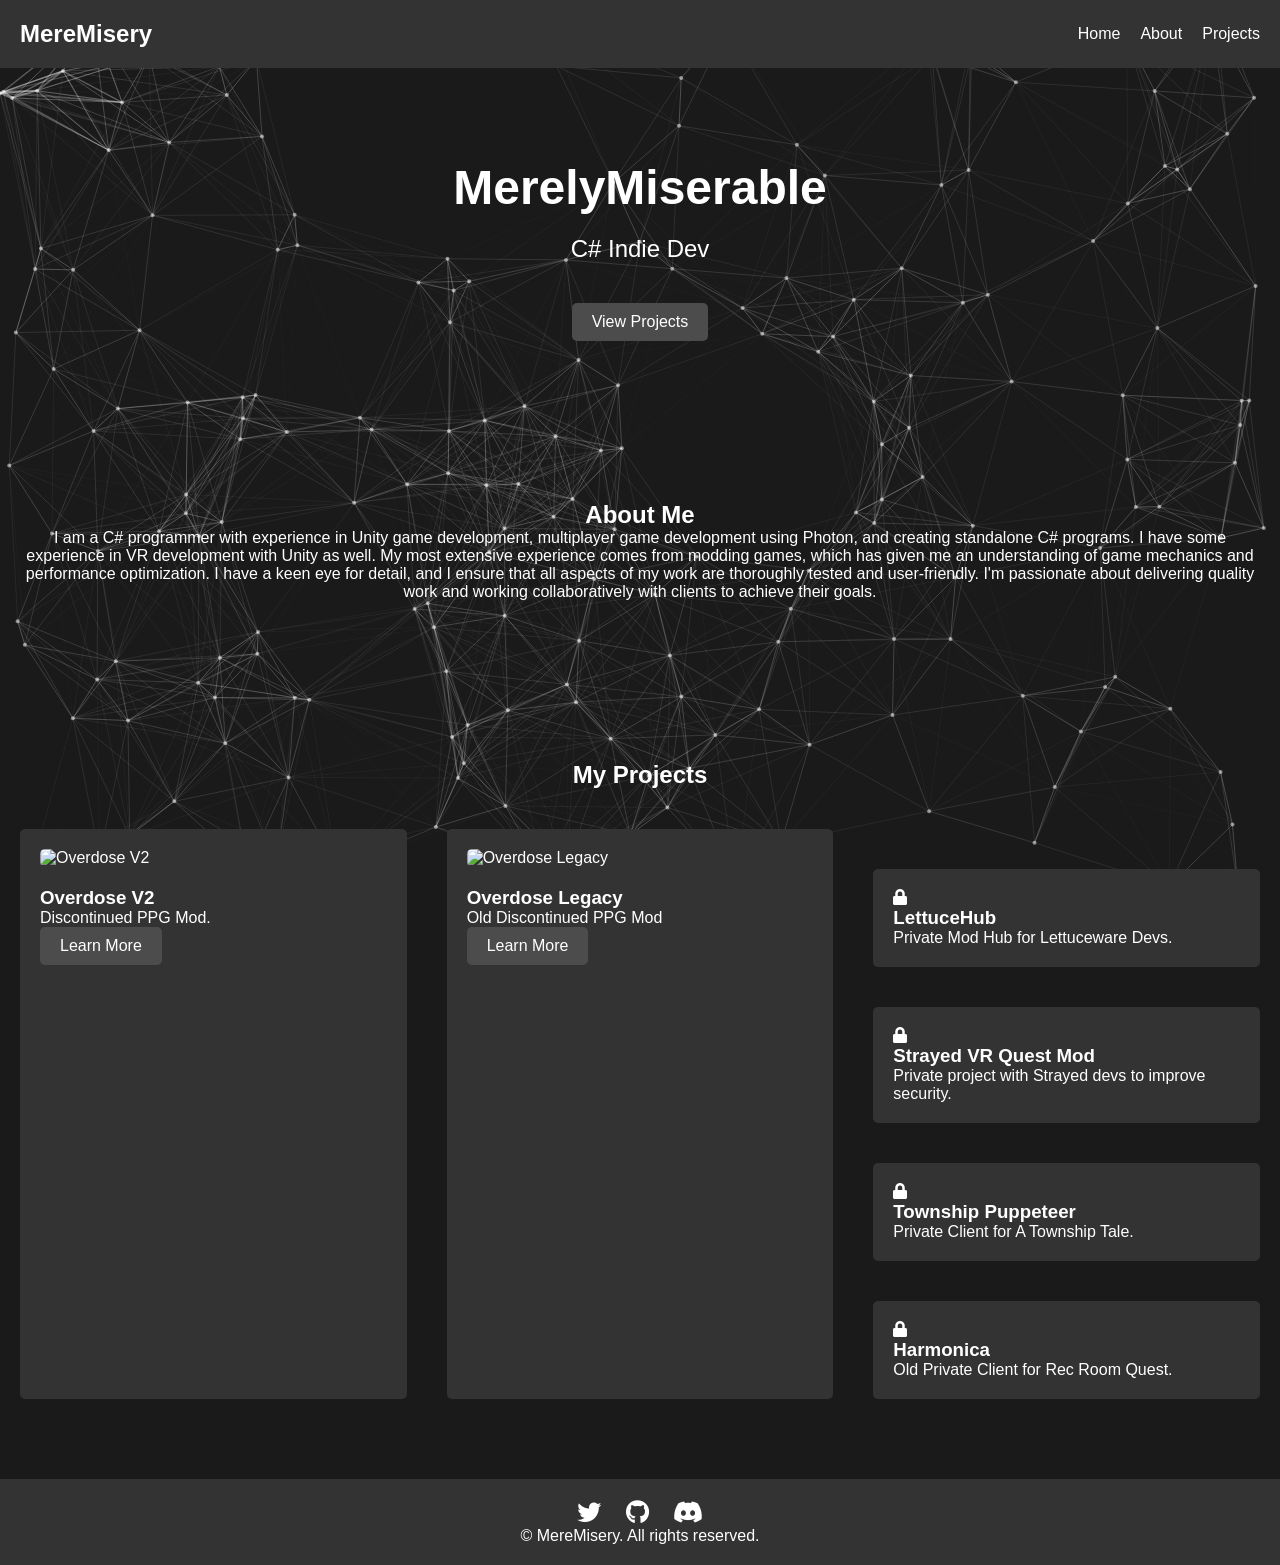
==== index.html @ f0dc1094 "Add files via upload" ====
<!DOCTYPE html>
<html lang="en">

<head>
  <meta charset="UTF-8">
  <meta name="viewport" content="width=device-width, initial-scale=1.0">
  <title>MerelyMiserable - C# Indie Dev Portfolio</title>
  <link rel="stylesheet" href="styles.css">
  <link rel="stylesheet" href="https://cdnjs.cloudflare.com/ajax/libs/font-awesome/5.15.3/css/all.min.css">
</head>

<body>
  <!-- Header -->
  <header>
    <nav>
      <div class="logo">MereMisery</div>
      <div class="nav-links">
        <a href="#home">Home</a>
        <a href="#about">About</a>
        <a href="#projects">Projects</a>
      </div>
      <div class="burger">
        <div class="line1"></div>
        <div class="line2"></div>
        <div class="line3"></div>
      </div>
    </nav>
  </header>

  <!-- Main Content -->
  <main>
    <!-- Home Section -->
  <canvas id="background-canvas"></canvas>
    <section id="home">
      <div class="hero-text">
        <h1>MerelyMiserable</h1>
        <p>C# Indie Dev</p>
        <a href="#projects" class="btn">View Projects</a>
      </div>
    </section>

    <!-- About Section -->
    <section id="about">
      <h2>About Me</h2>
      <p>I am a C# programmer with experience in Unity game development, multiplayer game development using Photon,
        and creating standalone C# programs. I have some experience in VR development with Unity as well. My most
        extensive experience comes from modding games, which has given me an understanding of game mechanics and
        performance optimization. I have a keen eye for detail, and I ensure that all aspects of my work are thoroughly
        tested and user-friendly. I'm passionate about delivering quality work and working collaboratively with clients
        to achieve their goals.</p>
    </section>

    <!-- Projects Section -->
    <section id="projects">
      <h2>My Projects</h2>
      <div class="project-grid">
        <div class="project">
          <img
            src="https://steamuserimages-a.akamaihd.net/ugc/1700658941933272921/ECE820E32787E444D468812D3C648511F2EC25F1/?imw=268&imh=268&ima=fit&impolicy=Letterbox&imcolor=%23000000&letterbox=true"
            alt="Overdose V2">
          <h3>Overdose V2</h3>
          <p>Discontinued PPG Mod.</p>
          <a href="https://github.com/MerelyMiserable/Overdose-V2" class="btn">Learn More</a>
        </div>
        <div class="project">
          <img
            src="https://steamuserimages-a.akamaihd.net/ugc/1700658941936678855/0070E14DEB9B0D803899BDCDB922FBE787CD55D7/?imw=5000&imh=5000&ima=fit&impolicy=Letterbox&imcolor=%23000000&letterbox=false"
            alt="Overdose Legacy">
          <h3>Overdose Legacy</h3>
          <p>Old Discontinued PPG Mod</p>
          <a href="https://github.com/MerelyMiserable/Overdose-Legacy" class="btn">Learn More</a>
      </div>
<div class="project-grid">
        <!-- Add private project elements here -->
        <div class="project private">
          <i class="fas fa-lock"></i>
          <h3>LettuceHub</h3>
          <p>Private Mod Hub for Lettuceware Devs.</p>
        </div>
        <div class="project private">
          <i class="fas fa-lock"></i>
          <h3>Strayed VR Quest Mod</h3>
          <p>Private project with Strayed devs to improve security.</p>
        </div>
        <div class="project private">
          <i class="fas fa-lock"></i>
          <h3>Township Puppeteer</h3>
          <p>Private Client for A Township Tale.</p>
        </div>
        <div class="project private">
          <i class="fas fa-lock"></i>
          <h3>Harmonica</h3>
          <p>Old Private Client for Rec Room Quest.</p>
        </div>
      </div>
    </section>
  </main>

  <!-- Footer -->
  <footer>
    <div class="social-links">
      <a href="https://twitter.com/merelymisery"><i class="fab fa-twitter"></i></a>
      <a href="https://github.com/merelymiserable"><i class="fab fa-github"></i></a>
      <a href="https://discord.com/invite/ukq9GgvvUA"><i class="fab fa-discord"></i></a>
    </div>
    <p>&copy; MereMisery. All rights reserved.</p>
  </footer>
  <script src="script.js"></script>
  <script src="background.js"></script>
</body>

</html>
---- styles.css ----
/* General Styles */
* {
  box-sizing: border-box;
  margin: 0;
  padding: 0;
}

body {
  font-family: 'Segoe UI', Tahoma, Geneva, Verdana, sans-serif;
  background-color: #1a1a1a;
  color: #fff;
}

a {
  color: #fff;
  text-decoration: none;
}

.btn {
  display: inline-block;
  padding: 10px 20px;
  background-color: #4c4c4c;
  color: #fff;
  border-radius: 5px;
  transition: background-color 0.3s ease;
}

.btn:hover {
  background-color: #666;
}

/* Header Styles */
header {
  background-color: #333;
  padding: 20px;
  position: fixed;
  width: 100%;
  z-index: 1;
}

nav {
  display: flex;
  justify-content: space-between;
  align-items: center;
}

.logo {
  font-size: 24px;
  font-weight: bold;
}

.nav-links a {
  margin-left: 20px;
}

.burger {
  display: none;
  cursor: pointer;
}

.burger div {
  width: 25px;
  height: 3px;
  background-color: #fff;
  margin: 5px;
  transition: all 0.3s ease;
}

/* Main Content Styles */
main {
  padding-top: 80px;
}

section {
  padding: 80px 20px;
  text-align: center;
}

.hero-text {
  max-width: 800px;
  margin: 0 auto;
}

.hero-text h1 {
  font-size: 48px;
  margin-bottom: 20px;
}

.hero-text p {
  font-size: 24px;
  margin-bottom: 40px;
}

.project-grid {
  display: grid;
  grid-template-columns: repeat(auto-fit, minmax(300px, 1fr));
  grid-gap: 40px;
  margin-top: 40px;
}

.project {
  background-color: #333;
  padding: 20px;
  border-radius: 5px;
  text-align: left;
}

.project img {
  width: 100%;
  border-radius: 5px;
  margin-bottom: 20px;
}

form input,
form textarea {
  display: block;
  width: 100%;
  padding: 10px;
  margin-bottom: 20px;
  background-color: #4c4c4c;
  border: none;
  color: #fff;
  border-radius: 5px;
}

form textarea {
  height: 150px;
}

#background-canvas {
  position: fixed;
  top: 0;
  left: 0;
  z-index: -1;
}

/* Footer Styles */
footer {
  background-color: #333;
  padding: 20px;
  text-align: center;
}

.social-links a {
  margin: 0 10px;
  font-size: 24px;
}

/* Responsive Styles */
@media (max-width: 768px) {
  .nav-links {
    display: none;
    position: fixed;
    top: 80px;
    left: 0;
    width: 100%;
    height: calc(100vh - 80px);
    background-color: #333;
    padding: 20px;
    flex-direction: column;
    z-index: 1;
  }

  .nav-links a {
    margin: 10px 0;
  }

  .burger {
    display: block;
  }

  .nav-active {
    display: flex;
  }

  .toggle .line1 {
    transform: rotate(-45deg) translate(-5px, 6px);
  }

  .toggle .line2 {
    opacity: 0;
  }

  .toggle .line3 {
    transform: rotate(45deg) translate(-5px, -6px);
  }
}

@media (min-width: 769px) {
  .nav-links {
    display: flex;
    position: static;
    height: auto;
    background-color: transparent;
    padding: 0;
    flex-direction: row;
  }

  .nav-links a {
    margin-left: 20px;
  }

  .burger {
    display: none;
  }
}
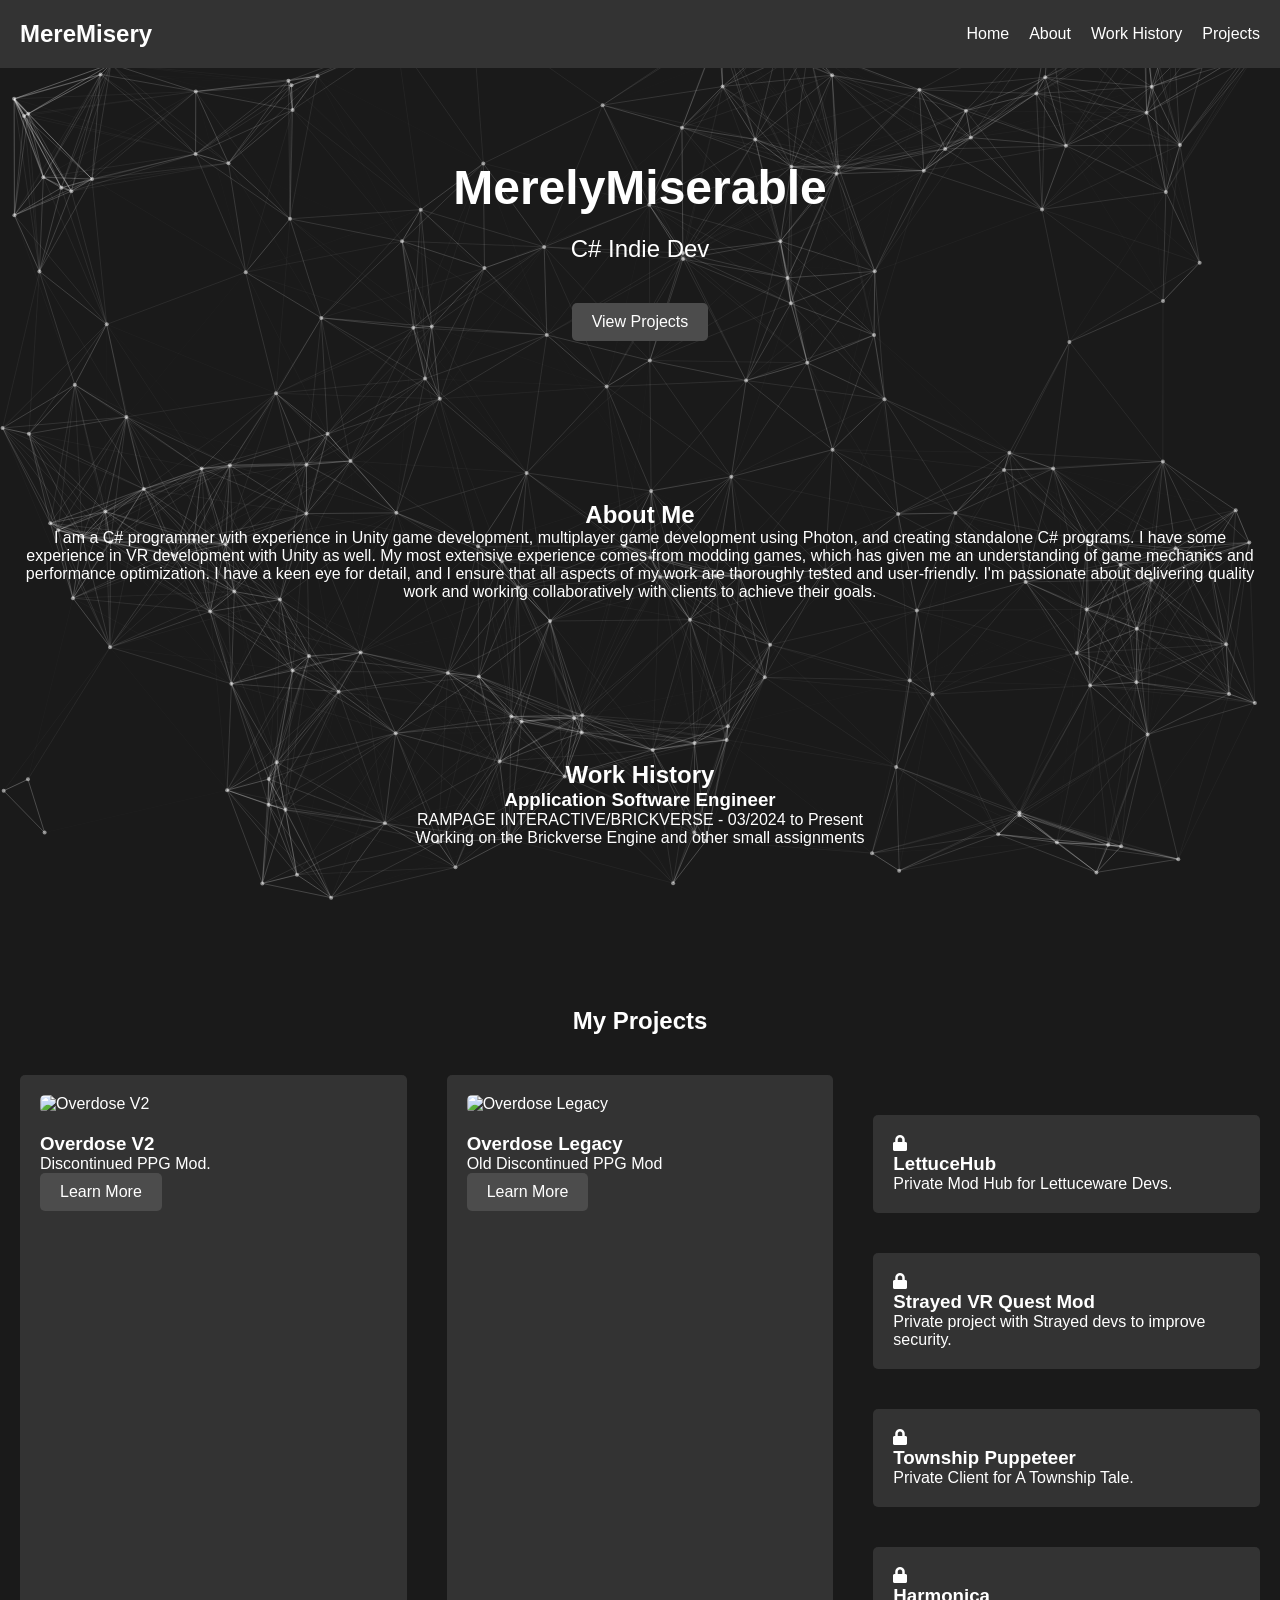
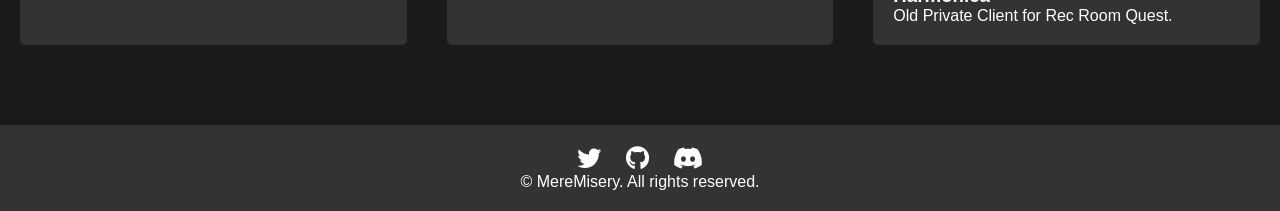
==== commit 68d0b9c9: "Add files via upload" ====
--- a/index.html
+++ b/index.html
@@ -17,6 +17,7 @@
       <div class="nav-links">
         <a href="#home">Home</a>
         <a href="#about">About</a>
+        <a href="#work-history">Work History</a>
         <a href="#projects">Projects</a>
       </div>
       <div class="burger">
@@ -49,6 +50,22 @@
         tested and user-friendly. I'm passionate about delivering quality work and working collaboratively with clients
         to achieve their goals.</p>
     </section>
+
+<!-- Work History Section -->
+<section id="work-history">
+  <h2>Work History</h2>
+  <div class="job">
+    <h3>Application Software Engineer</h3>
+    <p>RAMPAGE INTERACTIVE/BRICKVERSE - 03/2024 to Present</p>
+    <ul>
+	Working on the Brickverse Engine and other small assignments
+    </ul>
+  </div>
+
+  <!-- Add more job entries as needed -->
+
+</section>
+
 
     <!-- Projects Section -->
     <section id="projects">
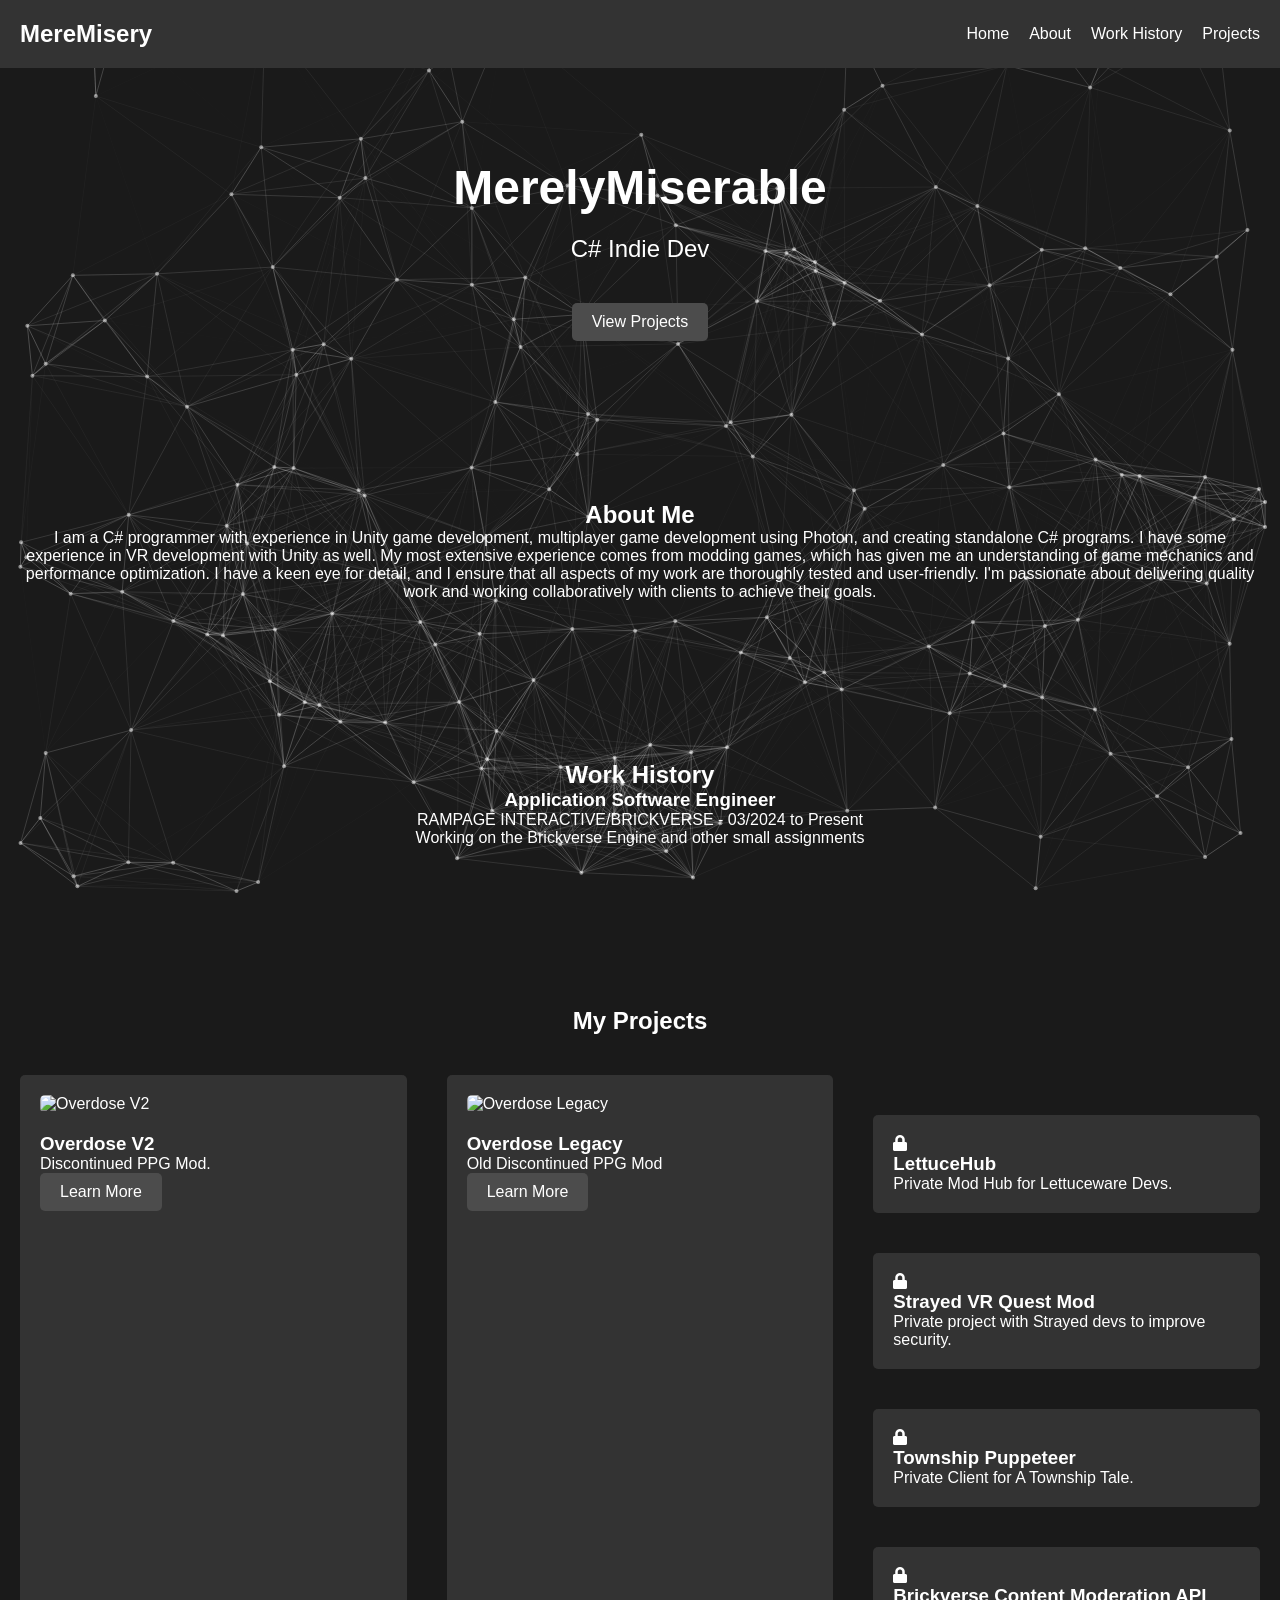
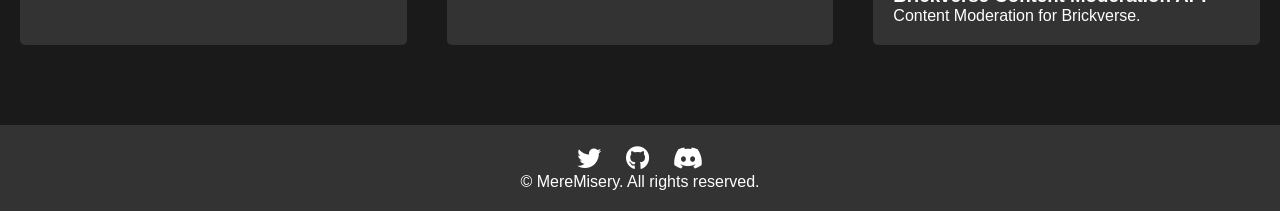
==== commit 03c045fb: "remove d r" ====
--- a/index.html
+++ b/index.html
@@ -106,8 +106,8 @@
         </div>
         <div class="project private">
           <i class="fas fa-lock"></i>
-          <h3>Harmonica</h3>
-          <p>Old Private Client for Rec Room Quest.</p>
+          <h3>Brickverse Content Moderation API</h3>
+          <p>Content Moderation for Brickverse.</p>
         </div>
       </div>
     </section>
@@ -118,7 +118,7 @@
     <div class="social-links">
       <a href="https://twitter.com/merelymisery"><i class="fab fa-twitter"></i></a>
       <a href="https://github.com/merelymiserable"><i class="fab fa-github"></i></a>
-      <a href="https://discord.com/invite/ukq9GgvvUA"><i class="fab fa-discord"></i></a>
+      <a href="https://discord.gg/Xbxj65KpSm"><i class="fab fa-discord"></i></a>
     </div>
     <p>&copy; MereMisery. All rights reserved.</p>
   </footer>
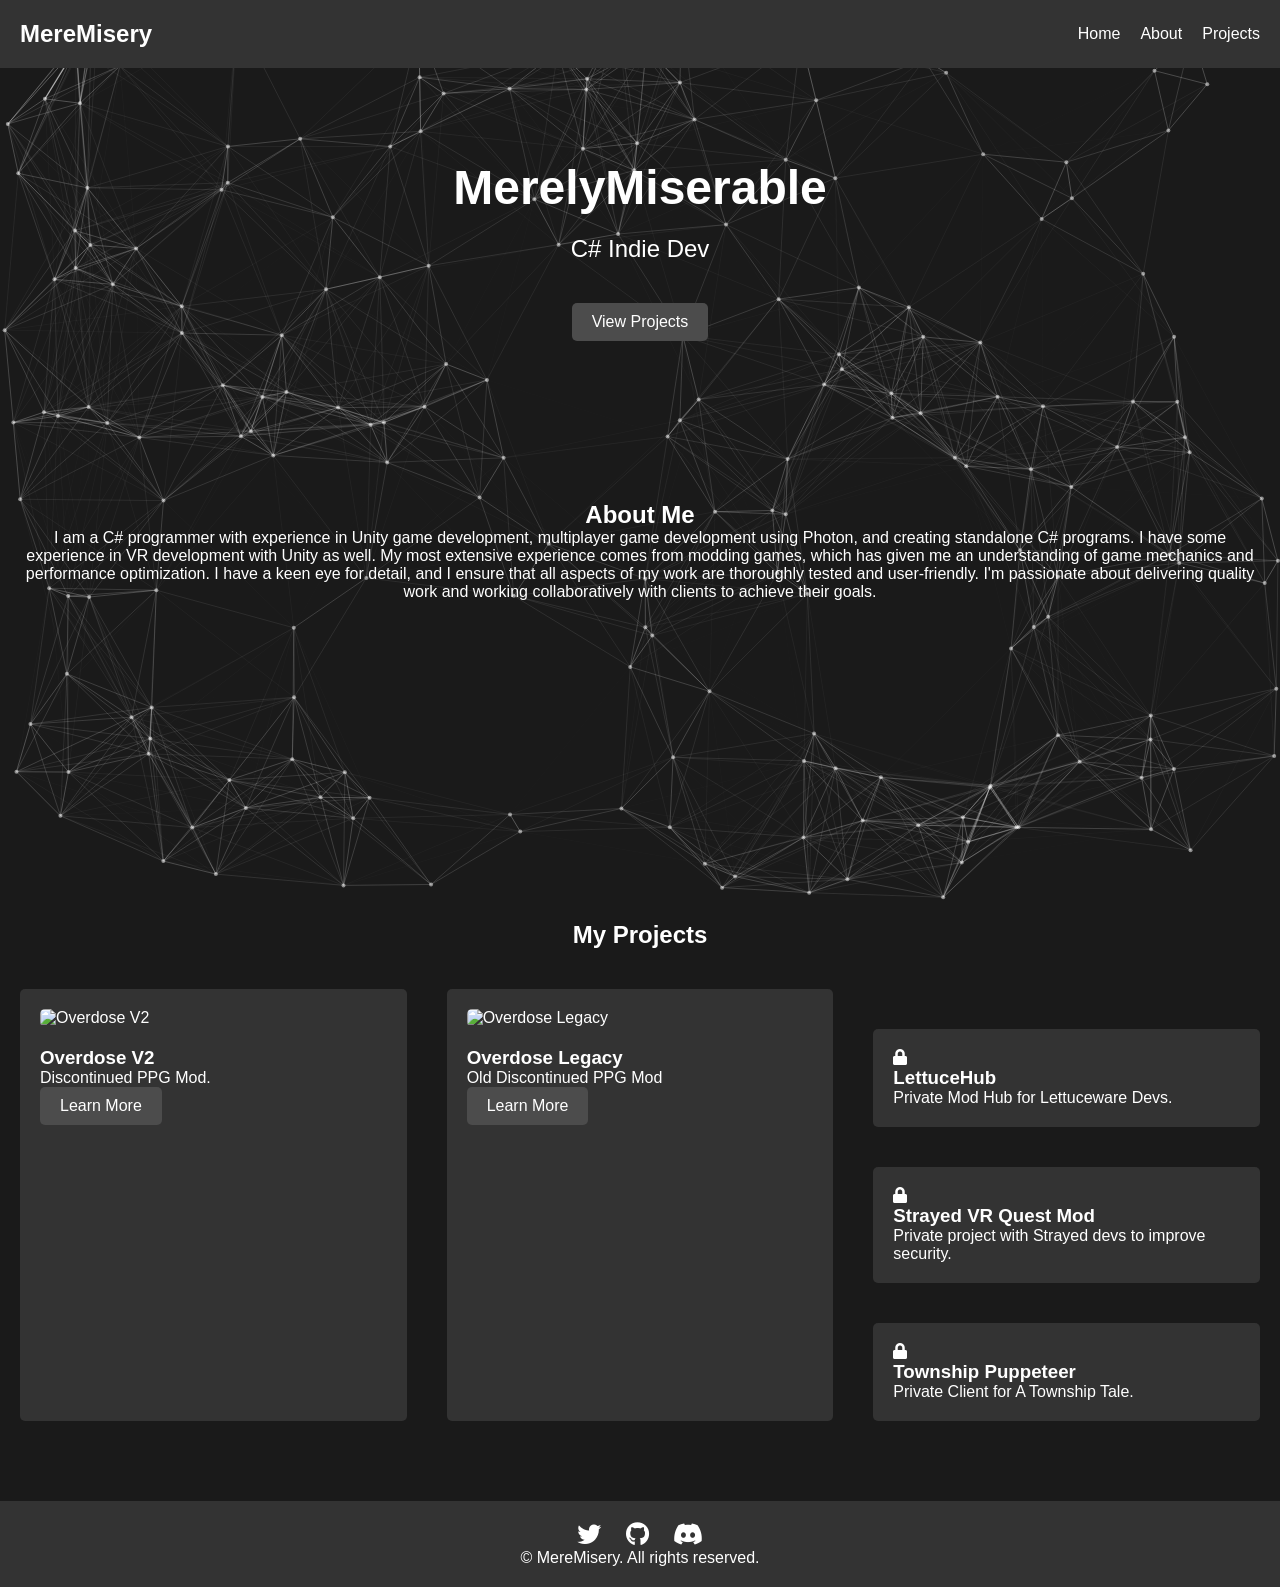
==== commit 52a88d75: "Add files via upload" ====
--- a/index.html
+++ b/index.html
@@ -17,7 +17,6 @@
       <div class="nav-links">
         <a href="#home">Home</a>
         <a href="#about">About</a>
-        <a href="#work-history">Work History</a>
         <a href="#projects">Projects</a>
       </div>
       <div class="burger">
@@ -53,14 +52,6 @@
 
 <!-- Work History Section -->
 <section id="work-history">
-  <h2>Work History</h2>
-  <div class="job">
-    <h3>Application Software Engineer</h3>
-    <p>RAMPAGE INTERACTIVE/BRICKVERSE - 03/2024 to Present</p>
-    <ul>
-	Working on the Brickverse Engine and other small assignments
-    </ul>
-  </div>
 
   <!-- Add more job entries as needed -->
 
@@ -104,11 +95,6 @@
           <h3>Township Puppeteer</h3>
           <p>Private Client for A Township Tale.</p>
         </div>
-        <div class="project private">
-          <i class="fas fa-lock"></i>
-          <h3>Brickverse Content Moderation API</h3>
-          <p>Content Moderation for Brickverse.</p>
-        </div>
       </div>
     </section>
   </main>
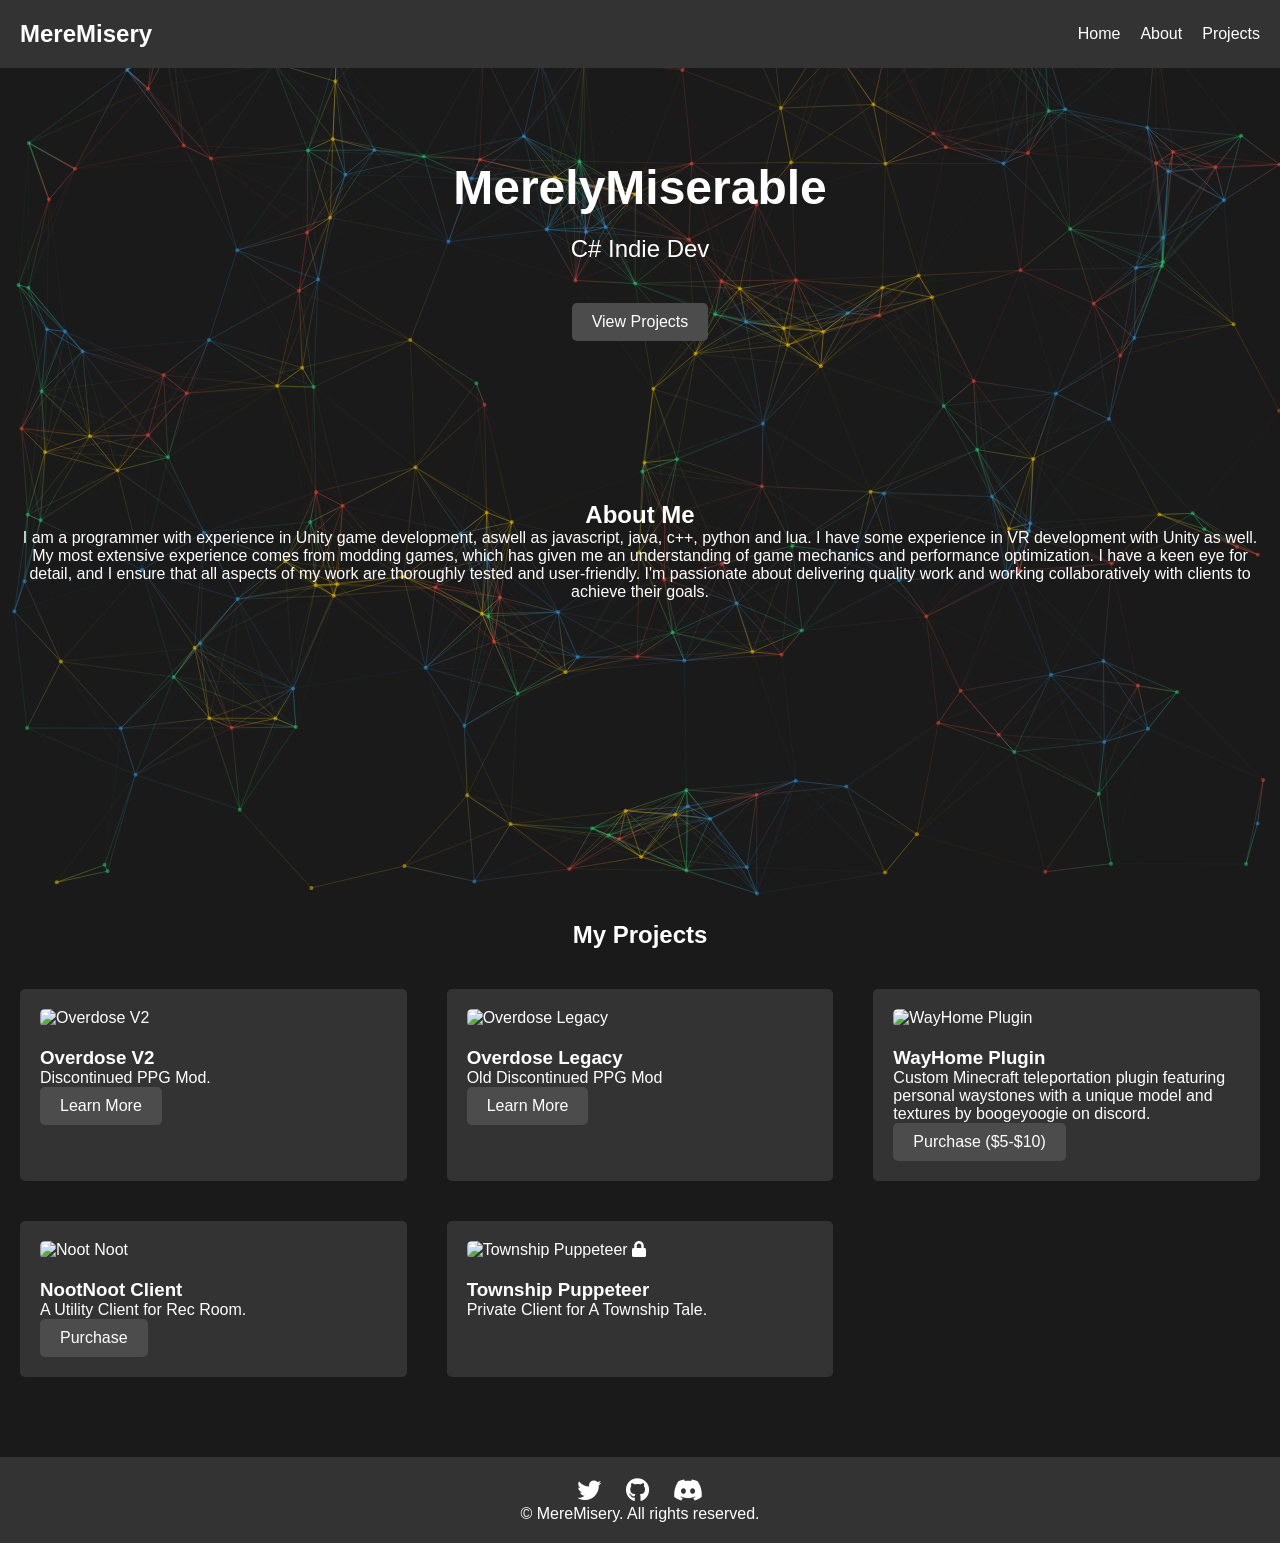
==== commit 882393a3: "Add files via upload" ====
--- a/index.html
+++ b/index.html
@@ -1,6 +1,5 @@
 <!DOCTYPE html>
 <html lang="en">
-
 <head>
   <meta charset="UTF-8">
   <meta name="viewport" content="width=device-width, initial-scale=1.0">
@@ -8,7 +7,6 @@
   <link rel="stylesheet" href="styles.css">
   <link rel="stylesheet" href="https://cdnjs.cloudflare.com/ajax/libs/font-awesome/5.15.3/css/all.min.css">
 </head>
-
 <body>
   <!-- Header -->
   <header>
@@ -26,11 +24,10 @@
       </div>
     </nav>
   </header>
-
   <!-- Main Content -->
   <main>
     <!-- Home Section -->
-  <canvas id="background-canvas"></canvas>
+    <canvas id="background-canvas"></canvas>
     <section id="home">
       <div class="hero-text">
         <h1>MerelyMiserable</h1>
@@ -38,59 +35,49 @@
         <a href="#projects" class="btn">View Projects</a>
       </div>
     </section>
-
     <!-- About Section -->
     <section id="about">
       <h2>About Me</h2>
-      <p>I am a C# programmer with experience in Unity game development, multiplayer game development using Photon,
-        and creating standalone C# programs. I have some experience in VR development with Unity as well. My most
+      <p>I am a programmer with experience in Unity game development, aswell as javascript, java, c++, python and lua. I have some experience in VR development with Unity as well. My most
         extensive experience comes from modding games, which has given me an understanding of game mechanics and
         performance optimization. I have a keen eye for detail, and I ensure that all aspects of my work are thoroughly
         tested and user-friendly. I'm passionate about delivering quality work and working collaboratively with clients
         to achieve their goals.</p>
     </section>
-
-<!-- Work History Section -->
-<section id="work-history">
-
-  <!-- Add more job entries as needed -->
-
-</section>
-
-
+    <!-- Work History Section -->
+    <section id="work-history">
+      <!-- Add more job entries as needed -->
+    </section>
     <!-- Projects Section -->
     <section id="projects">
       <h2>My Projects</h2>
       <div class="project-grid">
         <div class="project">
-          <img
-            src="https://steamuserimages-a.akamaihd.net/ugc/1700658941933272921/ECE820E32787E444D468812D3C648511F2EC25F1/?imw=268&imh=268&ima=fit&impolicy=Letterbox&imcolor=%23000000&letterbox=true"
-            alt="Overdose V2">
+          <img src="https://steamuserimages-a.akamaihd.net/ugc/1700658941933272921/ECE820E32787E444D468812D3C648511F2EC25F1/?imw=268&imh=268&ima=fit&impolicy=Letterbox&imcolor=%23000000&letterbox=true" alt="Overdose V2">
           <h3>Overdose V2</h3>
           <p>Discontinued PPG Mod.</p>
           <a href="https://github.com/MerelyMiserable/Overdose-V2" class="btn">Learn More</a>
         </div>
         <div class="project">
-          <img
-            src="https://steamuserimages-a.akamaihd.net/ugc/1700658941936678855/0070E14DEB9B0D803899BDCDB922FBE787CD55D7/?imw=5000&imh=5000&ima=fit&impolicy=Letterbox&imcolor=%23000000&letterbox=false"
-            alt="Overdose Legacy">
+          <img src="https://steamuserimages-a.akamaihd.net/ugc/1700658941936678855/0070E14DEB9B0D803899BDCDB922FBE787CD55D7/?imw=5000&imh=5000&ima=fit&impolicy=Letterbox&imcolor=%23000000&letterbox=false" alt="Overdose Legacy">
           <h3>Overdose Legacy</h3>
           <p>Old Discontinued PPG Mod</p>
           <a href="https://github.com/MerelyMiserable/Overdose-Legacy" class="btn">Learn More</a>
-      </div>
-<div class="project-grid">
-        <!-- Add private project elements here -->
-        <div class="project private">
-          <i class="fas fa-lock"></i>
-          <h3>LettuceHub</h3>
-          <p>Private Mod Hub for Lettuceware Devs.</p>
+        </div>
+        <div class="project">
+          <img src="https://cdn.builtbybit.com/carousel_images/1710/1710541-aac899f2b14d70934eb604fffc46db09.jpg" alt="WayHome Plugin">
+          <h3>WayHome Plugin</h3>
+          <p>Custom Minecraft teleportation plugin featuring personal waystones with a unique model and textures by boogeyoogie on discord.</p>
+          <a href="https://builtbybit.com/resources/wayhome.58764/" class="btn">Purchase ($5-$10)</a>
+        </div>
+        <div class="project">
+          <img src="https://raw.githubusercontent.com/MerelyMiserable/merelymiserable.github.io/refs/heads/main/nootnoot.png" alt="Noot Noot">
+          <h3>NootNoot Client</h3>
+          <p>A Utility Client for Rec Room.</p>
+          <a href="https://discord.gg/GjYaB7yndC" class="btn">Purchase</a>
         </div>
         <div class="project private">
-          <i class="fas fa-lock"></i>
-          <h3>Strayed VR Quest Mod</h3>
-          <p>Private project with Strayed devs to improve security.</p>
-        </div>
-        <div class="project private">
+          <img src="https://raw.githubusercontent.com/MerelyMiserable/merelymiserable.github.io/refs/heads/main/att.png" alt="Township Puppeteer">
           <i class="fas fa-lock"></i>
           <h3>Township Puppeteer</h3>
           <p>Private Client for A Township Tale.</p>
@@ -98,7 +85,6 @@
       </div>
     </section>
   </main>
-
   <!-- Footer -->
   <footer>
     <div class="social-links">
@@ -111,5 +97,4 @@
   <script src="script.js"></script>
   <script src="background.js"></script>
 </body>
-
 </html>
--- a/styles.css
+++ b/styles.css
@@ -22,12 +22,15 @@
   background-color: #4c4c4c;
   color: #fff;
   border-radius: 5px;
-  transition: background-color 0.3s ease;
+  transition: all 0.3s ease; /* 'all' ensures the hover effect animates smoothly */
 }
 
 .btn:hover {
   background-color: #666;
-}
+  transform: scale(1.1); /* Slightly enlarges the button */
+  box-shadow: 0 4px 15px rgba(0, 0, 0, 0.2); /* Adds a subtle shadow */
+}
+
 
 /* Header Styles */
 header {
@@ -109,7 +112,14 @@
   width: 100%;
   border-radius: 5px;
   margin-bottom: 20px;
-}
+  transition: transform 0.3s ease, box-shadow 0.3s ease;
+}
+
+.project img:hover {
+  transform: scale(1.05); /* Slightly enlarges the image */
+  box-shadow: 0 8px 20px rgba(0, 0, 0, 0.3); /* Adds a pop-out shadow */
+}
+
 
 form input,
 form textarea {
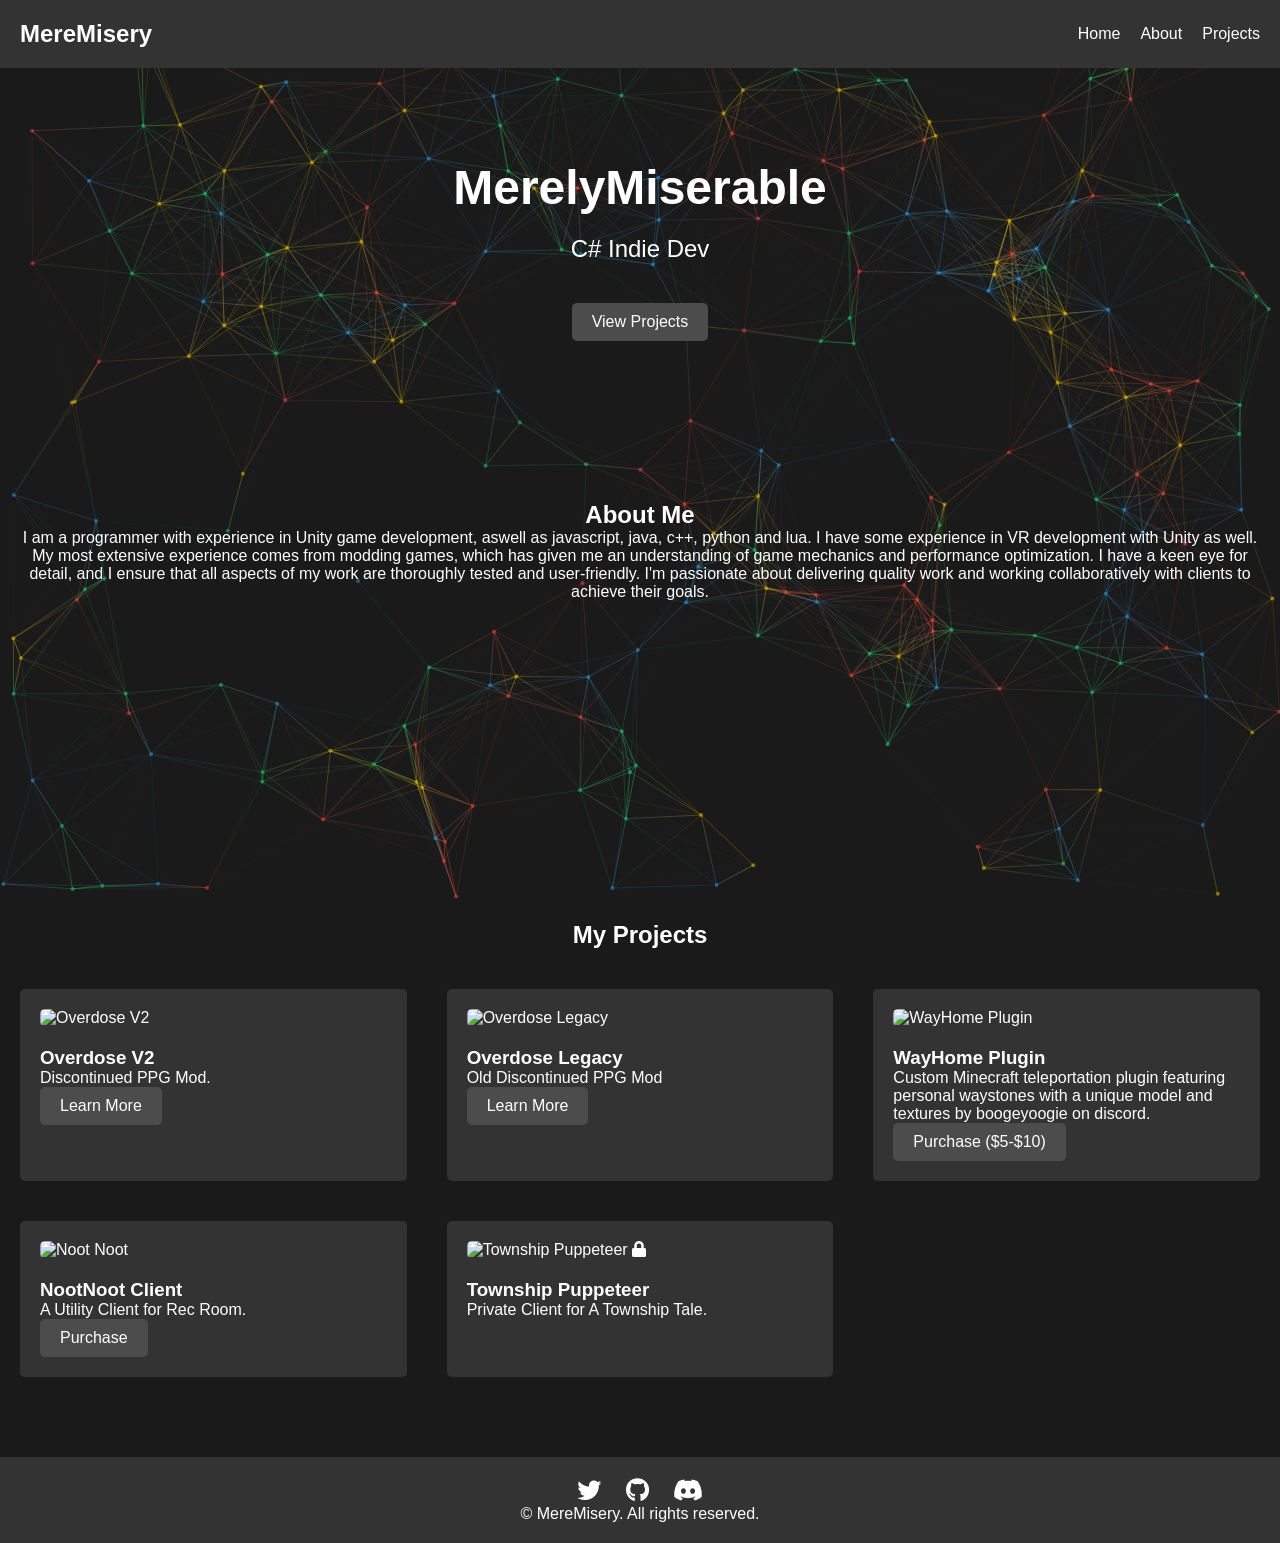
==== commit 9321e93c: "Update index.html" ====
--- a/index.html
+++ b/index.html
@@ -90,11 +90,11 @@
     <div class="social-links">
       <a href="https://twitter.com/merelymisery"><i class="fab fa-twitter"></i></a>
       <a href="https://github.com/merelymiserable"><i class="fab fa-github"></i></a>
-      <a href="https://discord.gg/Xbxj65KpSm"><i class="fab fa-discord"></i></a>
+      <a href="https://discord.gg/hW9Dqe52ut"><i class="fab fa-discord"></i></a>
     </div>
     <p>&copy; MereMisery. All rights reserved.</p>
   </footer>
   <script src="script.js"></script>
   <script src="background.js"></script>
 </body>
-</html>+</html>
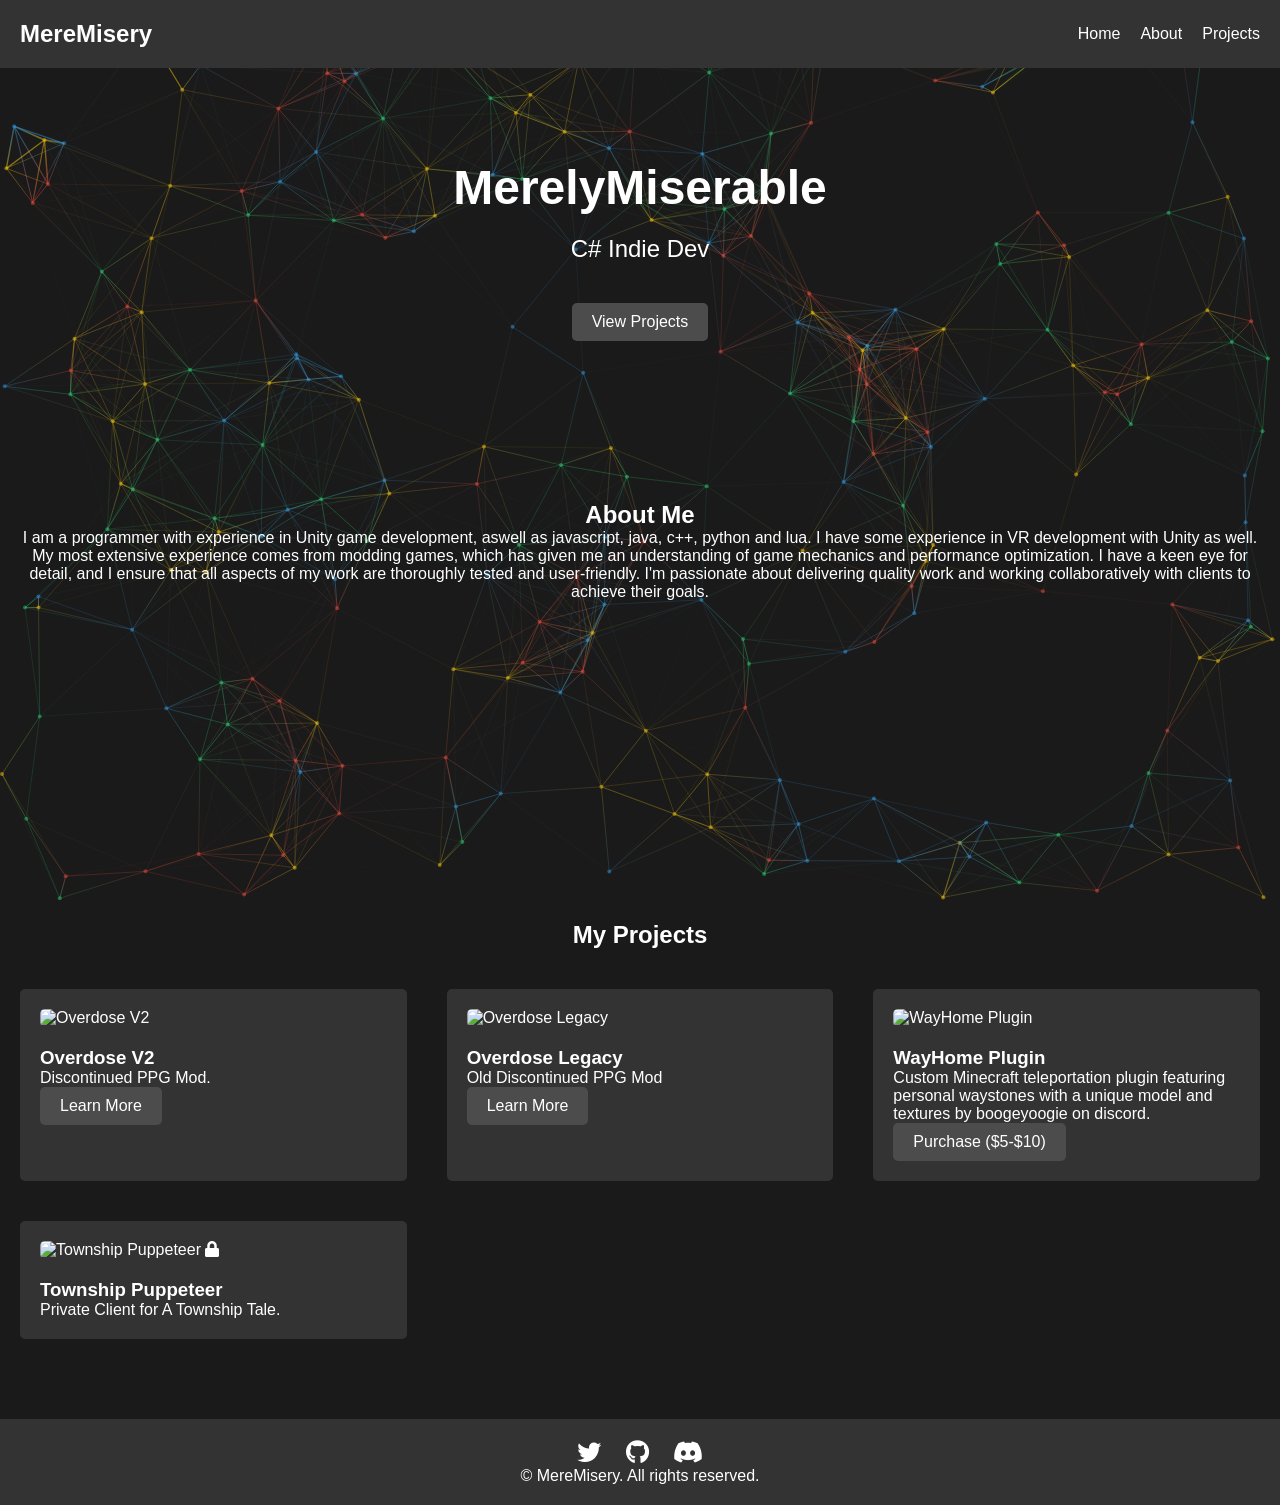
==== commit 2c2e54ae: "Update index.html" ====
--- a/index.html
+++ b/index.html
@@ -70,12 +70,6 @@
           <p>Custom Minecraft teleportation plugin featuring personal waystones with a unique model and textures by boogeyoogie on discord.</p>
           <a href="https://builtbybit.com/resources/wayhome.58764/" class="btn">Purchase ($5-$10)</a>
         </div>
-        <div class="project">
-          <img src="https://raw.githubusercontent.com/MerelyMiserable/merelymiserable.github.io/refs/heads/main/nootnoot.png" alt="Noot Noot">
-          <h3>NootNoot Client</h3>
-          <p>A Utility Client for Rec Room.</p>
-          <a href="https://discord.gg/GjYaB7yndC" class="btn">Purchase</a>
-        </div>
         <div class="project private">
           <img src="https://raw.githubusercontent.com/MerelyMiserable/merelymiserable.github.io/refs/heads/main/att.png" alt="Township Puppeteer">
           <i class="fas fa-lock"></i>
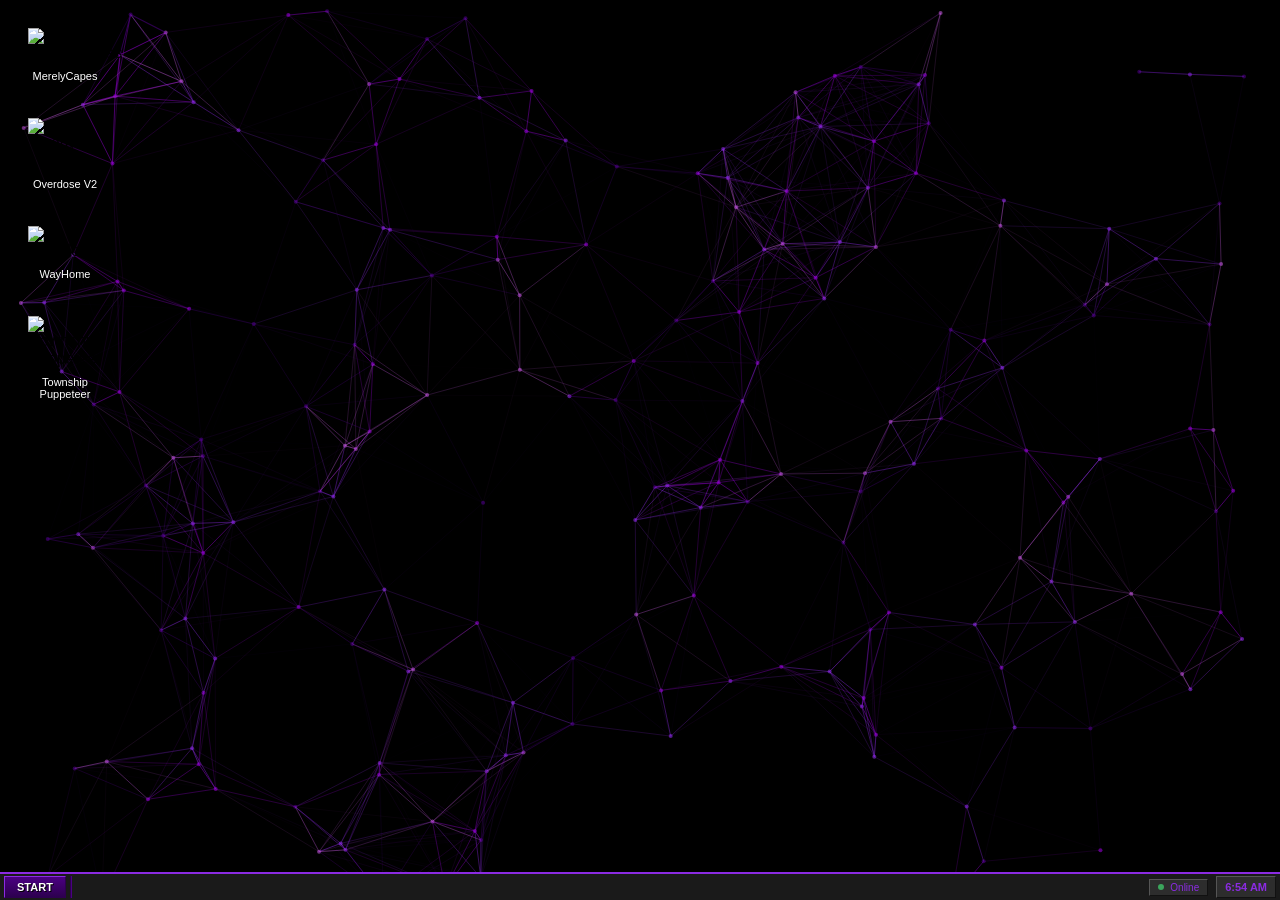
==== commit f3957f77: "Revamp index.html Updated the HTML" ====
--- a/index.html
+++ b/index.html
@@ -3,92 +3,859 @@
 <head>
   <meta charset="UTF-8">
   <meta name="viewport" content="width=device-width, initial-scale=1.0">
-  <title>MerelyMiserable - C# Indie Dev Portfolio</title>
-  <link rel="stylesheet" href="styles.css">
-  <link rel="stylesheet" href="https://cdnjs.cloudflare.com/ajax/libs/font-awesome/5.15.3/css/all.min.css">
+  <title>MerelyMiserable</title>
+  <style>
+    * {
+      margin: 0;
+      padding: 0;
+      box-sizing: border-box;
+    }
+
+    body {
+      font-family: 'Tahoma', 'MS Sans Serif', sans-serif;
+      overflow: hidden;
+      background: #000000;
+      cursor: default;
+      user-select: none;
+    }
+
+    #background-canvas {
+      position: fixed;
+      top: 0;
+      left: 0;
+      z-index: 0;
+    }
+
+    .desktop {
+      position: relative;
+      width: 100vw;
+      height: calc(100vh - 28px);
+      padding: 20px;
+      display: flex;
+      flex-direction: column;
+      gap: 20px;
+      z-index: 1;
+    }
+
+    .icon {
+      width: 90px;
+      text-align: center;
+      cursor: pointer;
+      padding: 8px;
+    }
+
+    .icon:hover {
+      background: rgba(138, 43, 226, 0.3);
+      outline: 1px dotted rgba(138, 43, 226, 0.8);
+    }
+
+    .icon img {
+      width: 40px;
+      height: 40px;
+      margin-bottom: 8px;
+      filter: drop-shadow(0 2px 4px rgba(0,0,0,0.8));
+      image-rendering: pixelated;
+    }
+
+    .icon-label {
+      color: white;
+      font-size: 11px;
+      text-shadow: 1px 1px 2px black;
+      word-wrap: break-word;
+    }
+
+    .window {
+      position: absolute;
+      background: #1a1a1a;
+      border: 2px solid #8b2be2;
+      box-shadow: 4px 4px 0px rgba(139, 43, 226, 0.3);
+      min-width: 500px;
+      max-width: 700px;
+      display: none;
+      z-index: 100;
+    }
+
+    .window.active {
+      display: block;
+    }
+
+    .window-titlebar {
+      background: linear-gradient(180deg, #4b0082 0%, #2d004f 100%);
+      padding: 4px 6px;
+      display: flex;
+      justify-content: space-between;
+      align-items: center;
+      cursor: move;
+      border-bottom: 2px solid #8b2be2;
+    }
+
+    .window-title {
+      color: #ffffff;
+      font-size: 11px;
+      display: flex;
+      align-items: center;
+      gap: 8px;
+      font-weight: bold;
+      text-shadow: 1px 1px 0px #000;
+    }
+
+    .window-title img {
+      width: 16px;
+      height: 16px;
+      image-rendering: pixelated;
+    }
+
+    .window-controls {
+      display: flex;
+      gap: 4px;
+    }
+
+    .window-button {
+      width: 16px;
+      height: 14px;
+      background: #2d2d2d;
+      border: 1px solid;
+      border-color: #555 #111 #111 #555;
+      cursor: pointer;
+      display: flex;
+      align-items: center;
+      justify-content: center;
+      font-size: 10px;
+      color: #fff;
+      font-weight: bold;
+    }
+
+    .window-button:hover {
+      background: #3d3d3d;
+    }
+
+    .window-button:active {
+      border-color: #111 #555 #555 #111;
+    }
+
+    .window-content {
+      padding: 16px;
+      max-height: 500px;
+      overflow-y: auto;
+      font-size: 12px;
+      line-height: 1.6;
+      color: #e0e0e0;
+      background: #1a1a1a;
+    }
+
+    .window-content h2 {
+      margin-bottom: 12px;
+      color: #8b2be2;
+      font-size: 16px;
+      text-shadow: 1px 1px 0px rgba(0,0,0,0.5);
+    }
+
+    .window-content a {
+      color: #a78bfa;
+      text-decoration: none;
+      border-bottom: 1px solid #a78bfa;
+    }
+
+    .window-content a:hover {
+      color: #c4b5fd;
+      border-bottom-color: #c4b5fd;
+    }
+
+    .taskbar {
+      position: fixed;
+      bottom: 0;
+      left: 0;
+      right: 0;
+      height: 28px;
+      background: #1a1a1a;
+      border-top: 2px solid #8b2be2;
+      display: flex;
+      align-items: center;
+      padding: 0 4px;
+      z-index: 1000;
+      gap: 4px;
+    }
+
+    .start-button {
+      background: linear-gradient(180deg, #4b0082 0%, #2d004f 100%);
+      border: 1px solid;
+      border-color: #8b2be2 #2d004f #2d004f #8b2be2;
+      padding: 3px 12px;
+      cursor: pointer;
+      font-size: 11px;
+      color: #ffffff;
+      font-weight: bold;
+      text-shadow: 1px 1px 0px #000;
+      height: 22px;
+      display: flex;
+      align-items: center;
+    }
+
+    .start-button:hover {
+      background: linear-gradient(180deg, #5b1092 0%, #3d105f 100%);
+    }
+
+    .start-button:active {
+      border-color: #2d004f #8b2be2 #8b2be2 #2d004f;
+    }
+
+    .taskbar-divider {
+      width: 2px;
+      height: 22px;
+      background: #2d004f;
+      border-right: 1px solid #4b0082;
+    }
+
+    .taskbar-apps {
+      display: flex;
+      gap: 2px;
+      flex: 1;
+    }
+
+    .taskbar-app {
+      background: #2d2d2d;
+      border: 1px solid;
+      border-color: #555 #111 #111 #555;
+      padding: 3px 8px;
+      cursor: pointer;
+      font-size: 11px;
+      color: #e0e0e0;
+      max-width: 180px;
+      overflow: hidden;
+      text-overflow: ellipsis;
+      white-space: nowrap;
+      height: 22px;
+      display: flex;
+      align-items: center;
+      gap: 6px;
+    }
+
+    .taskbar-app:hover {
+      background: #3d3d3d;
+    }
+
+    .taskbar-app.active-window {
+      border-color: #111 #555 #555 #111;
+      background: #1a1a1a;
+    }
+
+    .taskbar-app img {
+      width: 14px;
+      height: 14px;
+      image-rendering: pixelated;
+    }
+
+    .status-area {
+      display: flex;
+      gap: 8px;
+      align-items: center;
+      margin-left: auto;
+    }
+
+    .discord-status {
+      font-size: 10px;
+      color: #8b2be2;
+      padding: 2px 8px;
+      background: #2d2d2d;
+      border: 1px solid;
+      border-color: #555 #111 #111 #555;
+      display: flex;
+      align-items: center;
+      gap: 6px;
+    }
+
+    .status-dot {
+      width: 6px;
+      height: 6px;
+      border-radius: 50%;
+      background: #3ba55c;
+      animation: pulse 2s ease-in-out infinite;
+    }
+
+    @keyframes pulse {
+      0%, 100% { opacity: 1; }
+      50% { opacity: 0.5; }
+    }
+
+    .clock {
+      background: #2d2d2d;
+      border: 1px solid;
+      border-color: #555 #111 #111 #555;
+      padding: 3px 8px;
+      color: #8b2be2;
+      font-size: 11px;
+      font-weight: bold;
+      height: 22px;
+      display: flex;
+      align-items: center;
+    }
+
+    .start-menu {
+      position: fixed;
+      bottom: 30px;
+      left: 4px;
+      width: 280px;
+      background: #1a1a1a;
+      border: 2px solid #8b2be2;
+      box-shadow: 4px 4px 0px rgba(139, 43, 226, 0.3);
+      display: none;
+      z-index: 2000;
+    }
+
+    .start-menu.active {
+      display: block;
+    }
+
+    .start-menu-header {
+      background: linear-gradient(180deg, #4b0082 0%, #2d004f 100%);
+      padding: 12px;
+      color: white;
+      display: flex;
+      align-items: center;
+      gap: 12px;
+      border-bottom: 2px solid #8b2be2;
+    }
+
+    .start-menu-header img {
+      width: 48px;
+      height: 48px;
+      border: 2px solid #8b2be2;
+      image-rendering: auto;
+    }
+
+    .start-menu-user {
+      font-size: 13px;
+      font-weight: bold;
+      text-shadow: 1px 1px 0px #000;
+    }
+
+    .start-menu-items {
+      padding: 4px 0;
+    }
+
+    .start-menu-item {
+      padding: 8px 12px;
+      cursor: pointer;
+      font-size: 11px;
+      display: flex;
+      align-items: center;
+      gap: 10px;
+      color: #e0e0e0;
+    }
+
+    .start-menu-item:hover {
+      background: #2d004f;
+      color: #fff;
+    }
+
+    .start-menu-separator {
+      height: 2px;
+      background: #2d004f;
+      margin: 4px 8px;
+    }
+
+    .private-badge {
+      background: #dc2626;
+      color: white;
+      padding: 2px 6px;
+      font-size: 9px;
+      font-weight: bold;
+      margin-left: 8px;
+      border: 1px solid #991b1b;
+    }
+
+    .project-image {
+      width: 100%;
+      max-height: 250px;
+      object-fit: cover;
+      margin: 12px 0;
+      border: 2px solid #8b2be2;
+    }
+
+    .system-tray-icon {
+      width: 16px;
+      height: 16px;
+      margin: 0 2px;
+      cursor: pointer;
+      opacity: 0.8;
+    }
+
+    .system-tray-icon:hover {
+      opacity: 1;
+    }
+
+    @media (max-width: 768px) {
+      .desktop {
+        padding: 10px;
+        height: calc(100vh - 56px);
+      }
+      
+      .window {
+        min-width: calc(100vw - 20px);
+        max-width: calc(100vw - 20px);
+        left: 10px !important;
+        top: 10px !important;
+      }
+
+      .start-menu {
+        width: calc(100vw - 20px);
+        left: 10px;
+      }
+
+      .discord-status {
+        display: none;
+      }
+
+      .taskbar {
+        height: 56px;
+        flex-wrap: wrap;
+      }
+
+      .taskbar-apps {
+        width: 100%;
+        overflow-x: auto;
+      }
+    }
+
+    ::-webkit-scrollbar {
+      width: 16px;
+    }
+
+    ::-webkit-scrollbar-track {
+      background: #1a1a1a;
+    }
+
+    ::-webkit-scrollbar-thumb {
+      background: #4b0082;
+      border: 2px solid #2d004f;
+    }
+
+    ::-webkit-scrollbar-thumb:hover {
+      background: #5b1092;
+    }
+
+    ::-webkit-scrollbar-button {
+      background: #2d2d2d;
+      border: 1px solid;
+      border-color: #555 #111 #111 #555;
+      height: 16px;
+    }
+  </style>
 </head>
 <body>
-  <!-- Header -->
-  <header>
-    <nav>
-      <div class="logo">MereMisery</div>
-      <div class="nav-links">
-        <a href="#home">Home</a>
-        <a href="#about">About</a>
-        <a href="#projects">Projects</a>
-      </div>
-      <div class="burger">
-        <div class="line1"></div>
-        <div class="line2"></div>
-        <div class="line3"></div>
-      </div>
-    </nav>
-  </header>
-  <!-- Main Content -->
-  <main>
-    <!-- Home Section -->
-    <canvas id="background-canvas"></canvas>
-    <section id="home">
-      <div class="hero-text">
-        <h1>MerelyMiserable</h1>
-        <p>C# Indie Dev</p>
-        <a href="#projects" class="btn">View Projects</a>
-      </div>
-    </section>
-    <!-- About Section -->
-    <section id="about">
-      <h2>About Me</h2>
-      <p>I am a programmer with experience in Unity game development, aswell as javascript, java, c++, python and lua. I have some experience in VR development with Unity as well. My most
-        extensive experience comes from modding games, which has given me an understanding of game mechanics and
-        performance optimization. I have a keen eye for detail, and I ensure that all aspects of my work are thoroughly
-        tested and user-friendly. I'm passionate about delivering quality work and working collaboratively with clients
-        to achieve their goals.</p>
-    </section>
-    <!-- Work History Section -->
-    <section id="work-history">
-      <!-- Add more job entries as needed -->
-    </section>
-    <!-- Projects Section -->
-    <section id="projects">
-      <h2>My Projects</h2>
-      <div class="project-grid">
-        <div class="project">
-          <img src="https://steamuserimages-a.akamaihd.net/ugc/1700658941933272921/ECE820E32787E444D468812D3C648511F2EC25F1/?imw=268&imh=268&ima=fit&impolicy=Letterbox&imcolor=%23000000&letterbox=true" alt="Overdose V2">
-          <h3>Overdose V2</h3>
-          <p>Discontinued PPG Mod.</p>
-          <a href="https://github.com/MerelyMiserable/Overdose-V2" class="btn">Learn More</a>
+  <canvas id="background-canvas"></canvas>
+  
+  <div class="desktop" id="desktop">
+    <!-- Desktop icons will be generated here -->
+  </div>
+
+  <div class="taskbar">
+    <div class="start-button" id="startBtn">START</div>
+    <div class="taskbar-divider"></div>
+    <div class="taskbar-apps" id="taskbarApps"></div>
+    <div class="status-area">
+      <div class="discord-status">
+        <span class="status-dot"></span>
+        <span>Online</span>
+      </div>
+      <div class="clock" id="clock">12:00 AM</div>
+    </div>
+  </div>
+
+  <div class="start-menu" id="startMenu">
+    <div class="start-menu-header">
+      <img src="https://avatars.githubusercontent.com/u/77551307?v=4" alt="Profile">
+      <div class="start-menu-user">MerelyMiserable</div>
+    </div>
+    <div class="start-menu-items">
+      <div class="start-menu-item" data-window="about">
+        <span>📝</span> About Me
+      </div>
+      <div class="start-menu-item" data-window="contact">
+        <span>📧</span> Contact
+      </div>
+      <div class="start-menu-separator"></div>
+      <div class="start-menu-item" onclick="window.open('https://github.com/merelymiserable', '_blank')">
+        <span>🔗</span> GitHub
+      </div>
+      <div class="start-menu-item" onclick="window.open('https://twitter.com/merelymisery', '_blank')">
+        <span>🔗</span> Twitter
+      </div>
+      <div class="start-menu-item" onclick="window.open('https://discord.gg/hW9Dqe52ut', '_blank')">
+        <span>🔗</span> Discord
+      </div>
+    </div>
+  </div>
+
+  <script>
+    // Configuration - Edit your projects here
+    const PROJECTS = [
+      {
+        id: 'merelycapes',
+        name: 'MerelyCapes',
+        icon: 'https://raw.githubusercontent.com/Mojang/bedrock-samples/refs/heads/main/resource_pack/textures/ui/sidebar_icons/capes.png',
+        description: 'Proxy-based cape injection',
+        content: `<h2>MerelyCapes</h2>
+          <p>A system to inject custom capes into Minecraft Bedrock that show up in-game to other players and in menus without modifying any code - just pure proxy magic.</p>
+          <p><a href="https://github.com/MerelyMiserable/MerelyCapes" target="_blank">View on GitHub</a></p>`
+      },
+      {
+        id: 'overdose-v2',
+        name: 'Overdose V2',
+        icon: 'https://steamuserimages-a.akamaihd.net/ugc/1700658941933272921/ECE820E32787E444D468812D3C648511F2EC25F1/',
+        description: 'PPG Mod',
+        content: `<h2>Overdose V2</h2>
+          <img class="project-image" src="https://steamuserimages-a.akamaihd.net/ugc/1700658941933272921/ECE820E32787E444D468812D3C648511F2EC25F1/" alt="Overdose V2">
+          <p>Discontinued People Playground mod.</p>
+          <p><a href="https://github.com/MerelyMiserable/Overdose-V2" target="_blank">View on GitHub</a></p>`
+      },
+      {
+        id: 'wayhome',
+        name: 'WayHome',
+        icon: 'https://cdn.builtbybit.com/carousel_images/1710/1710541-aac899f2b14d70934eb604fffc46db09.jpg',
+        description: 'Minecraft Plugin',
+        content: `<h2>WayHome Plugin</h2>
+          <img class="project-image" src="https://cdn.builtbybit.com/carousel_images/1710/1710541-aac899f2b14d70934eb604fffc46db09.jpg" alt="WayHome">
+          <p>Custom Minecraft teleportation plugin featuring personal waystones with unique models and textures.</p>
+          <p><a href="https://builtbybit.com/resources/wayhome.58764/" target="_blank">Purchase ($5-$10)</a></p>`
+      },
+      {
+        id: 'township',
+        name: 'Township Puppeteer',
+        icon: 'https://raw.githubusercontent.com/MerelyMiserable/merelymiserable.github.io/refs/heads/main/att.png',
+        description: 'Private Project',
+        private: true,
+        content: `<h2>Township Puppeteer <span class="private-badge">PRIVATE</span></h2>
+          <p>Private client for A Township Tale.</p>
+          <p>This project is not publicly available.</p>`
+      }
+    ];
+
+    let openWindows = {};
+
+    // Desktop icons
+    const desktop = document.getElementById('desktop');
+    PROJECTS.forEach(project => {
+      const icon = document.createElement('div');
+      icon.className = 'icon';
+      icon.innerHTML = `
+        <img src="${project.icon}" alt="${project.name}">
+        <div class="icon-label">${project.name}</div>
+      `;
+      icon.addEventListener('dblclick', () => openWindow(project.id));
+      desktop.appendChild(icon);
+    });
+
+    // Create windows
+    PROJECTS.forEach(project => {
+      const win = document.createElement('div');
+      win.className = 'window';
+      win.id = `window-${project.id}`;
+      win.style.left = `${100 + Math.random() * 200}px`;
+      win.style.top = `${50 + Math.random() * 100}px`;
+      
+      win.innerHTML = `
+        <div class="window-titlebar">
+          <div class="window-title">
+            <img src="${project.icon}" alt="${project.name}">
+            <span>${project.name}</span>
+          </div>
+          <div class="window-controls">
+            <div class="window-button" onclick="closeWindow('${project.id}')">×</div>
+          </div>
         </div>
-        <div class="project">
-          <img src="https://steamuserimages-a.akamaihd.net/ugc/1700658941936678855/0070E14DEB9B0D803899BDCDB922FBE787CD55D7/?imw=5000&imh=5000&ima=fit&impolicy=Letterbox&imcolor=%23000000&letterbox=false" alt="Overdose Legacy">
-          <h3>Overdose Legacy</h3>
-          <p>Old Discontinued PPG Mod</p>
-          <a href="https://github.com/MerelyMiserable/Overdose-Legacy" class="btn">Learn More</a>
+        <div class="window-content">
+          ${project.content}
         </div>
-        <div class="project">
-          <img src="https://cdn.builtbybit.com/carousel_images/1710/1710541-aac899f2b14d70934eb604fffc46db09.jpg" alt="WayHome Plugin">
-          <h3>WayHome Plugin</h3>
-          <p>Custom Minecraft teleportation plugin featuring personal waystones with a unique model and textures by boogeyoogie on discord.</p>
-          <a href="https://builtbybit.com/resources/wayhome.58764/" class="btn">Purchase ($5-$10)</a>
+      `;
+      
+      document.body.appendChild(win);
+      makeDraggable(win);
+    });
+
+    // About window
+    const aboutWin = document.createElement('div');
+    aboutWin.className = 'window';
+    aboutWin.id = 'window-about';
+    aboutWin.style.left = '150px';
+    aboutWin.style.top = '80px';
+    aboutWin.innerHTML = `
+      <div class="window-titlebar">
+        <div class="window-title">
+          <span>📝</span>
+          <span>About Me</span>
         </div>
-        <div class="project private">
-          <img src="https://raw.githubusercontent.com/MerelyMiserable/merelymiserable.github.io/refs/heads/main/att.png" alt="Township Puppeteer">
-          <i class="fas fa-lock"></i>
-          <h3>Township Puppeteer</h3>
-          <p>Private Client for A Township Tale.</p>
+        <div class="window-controls">
+          <div class="window-button" onclick="closeWindow('about')">×</div>
         </div>
       </div>
-    </section>
-  </main>
-  <!-- Footer -->
-  <footer>
-    <div class="social-links">
-      <a href="https://twitter.com/merelymisery"><i class="fab fa-twitter"></i></a>
-      <a href="https://github.com/merelymiserable"><i class="fab fa-github"></i></a>
-      <a href="https://discord.gg/hW9Dqe52ut"><i class="fab fa-discord"></i></a>
-    </div>
-    <p>&copy; MereMisery. All rights reserved.</p>
-  </footer>
-  <script src="script.js"></script>
-  <script src="background.js"></script>
+      <div class="window-content">
+        <h2>MerelyMiserable</h2>
+        <p>Developer & Security Researcher</p>
+        <p style="margin-top: 15px;">I break things. Reverse engineering, modding, and finding vulnerabilities in APIs and games. Been coding since I was 7 - everything from game mods to security tools.</p>
+        <p style="margin-top: 10px;"><strong>Current focus:</strong> C++, C#, cybersecurity research</p>
+        <p style="margin-top: 10px;"><strong>I hate reading Assembly.</strong></p>
+      </div>
+    `;
+    document.body.appendChild(aboutWin);
+    makeDraggable(aboutWin);
+
+    // Contact window
+    const contactWin = document.createElement('div');
+    contactWin.className = 'window';
+    contactWin.id = 'window-contact';
+    contactWin.style.left = '180px';
+    contactWin.style.top = '110px';
+    contactWin.innerHTML = `
+      <div class="window-titlebar">
+        <div class="window-title">
+          <span>📧</span>
+          <span>Contact</span>
+        </div>
+        <div class="window-controls">
+          <div class="window-button" onclick="closeWindow('contact')">×</div>
+        </div>
+      </div>
+      <div class="window-content">
+        <h2>Get in touch</h2>
+        <p><a href="https://github.com/merelymiserable" target="_blank">GitHub: @merelymiserable</a></p>
+        <p><a href="https://twitter.com/merelymisery" target="_blank">Twitter: @merelymisery</a></p>
+        <p><a href="https://discord.gg/hW9Dqe52ut" target="_blank">Discord Server</a></p>
+      </div>
+    `;
+    document.body.appendChild(contactWin);
+    makeDraggable(contactWin);
+
+    // Window management
+    function openWindow(id) {
+      const win = document.getElementById(`window-${id}`);
+      if (win) {
+        win.classList.add('active');
+        openWindows[id] = true;
+        updateTaskbar();
+      }
+    }
+
+    function closeWindow(id) {
+      const win = document.getElementById(`window-${id}`);
+      if (win) {
+        win.classList.remove('active');
+        delete openWindows[id];
+        updateTaskbar();
+      }
+    }
+
+    function updateTaskbar() {
+      const taskbarApps = document.getElementById('taskbarApps');
+      taskbarApps.innerHTML = '';
+      
+      Object.keys(openWindows).forEach(id => {
+        const project = PROJECTS.find(p => p.id === id);
+        
+        let displayName = project ? project.name : id;
+        let displayIcon = project ? project.icon : '📝';
+        
+        if (id === 'about') { displayName = 'About Me'; displayIcon = '📝'; }
+        if (id === 'contact') { displayName = 'Contact'; displayIcon = '📧'; }
+        
+        const app = document.createElement('div');
+        app.className = 'taskbar-app active-window';
+        
+        if (typeof displayIcon === 'string' && displayIcon.startsWith('http')) {
+          app.innerHTML = `<img src="${displayIcon}" alt="${displayName}"><span>${displayName}</span>`;
+        } else {
+          app.innerHTML = `<span>${displayIcon}</span><span>${displayName}</span>`;
+        }
+        
+        app.addEventListener('click', () => {
+          const win = document.getElementById(`window-${id}`);
+          if (win) {
+            if (win.classList.contains('active')) {
+              win.classList.remove('active');
+              delete openWindows[id];
+            } else {
+              win.classList.add('active');
+              openWindows[id] = true;
+            }
+            updateTaskbar();
+          }
+        });
+        
+        taskbarApps.appendChild(app);
+      });
+    }
+
+    function makeDraggable(element) {
+      const titlebar = element.querySelector('.window-titlebar');
+      let pos1 = 0, pos2 = 0, pos3 = 0, pos4 = 0;
+      
+      titlebar.onmousedown = dragMouseDown;
+
+      function dragMouseDown(e) {
+        e.preventDefault();
+        pos3 = e.clientX;
+        pos4 = e.clientY;
+        document.onmouseup = closeDragElement;
+        document.onmousemove = elementDrag;
+      }
+
+      function elementDrag(e) {
+        e.preventDefault();
+        pos1 = pos3 - e.clientX;
+        pos2 = pos4 - e.clientY;
+        pos3 = e.clientX;
+        pos4 = e.clientY;
+        element.style.top = (element.offsetTop - pos2) + "px";
+        element.style.left = (element.offsetLeft - pos1) + "px";
+      }
+
+      function closeDragElement() {
+        document.onmouseup = null;
+        document.onmousemove = null;
+      }
+    }
+
+    // Start menu
+    const startBtn = document.getElementById('startBtn');
+    const startMenu = document.getElementById('startMenu');
+    
+    startBtn.addEventListener('click', (e) => {
+      e.stopPropagation();
+      startMenu.classList.toggle('active');
+    });
+
+    document.addEventListener('click', () => {
+      startMenu.classList.remove('active');
+    });
+
+    startMenu.addEventListener('click', (e) => {
+      e.stopPropagation();
+    });
+
+    document.querySelectorAll('.start-menu-item[data-window]').forEach(item => {
+      item.addEventListener('click', () => {
+        openWindow(item.dataset.window);
+        startMenu.classList.remove('active');
+      });
+    });
+
+    // Clock
+    function updateClock() {
+      const now = new Date();
+      const hours = now.getHours() % 12 || 12;
+      const minutes = now.getMinutes().toString().padStart(2, '0');
+      const ampm = now.getHours() >= 12 ? 'PM' : 'AM';
+      document.getElementById('clock').textContent = `${hours}:${minutes} ${ampm}`;
+    }
+    updateClock();
+    setInterval(updateClock, 1000);
+
+    // Background effect
+    const canvas = document.getElementById('background-canvas');
+    const ctx = canvas.getContext('2d');
+    
+    function resizeCanvas() {
+      canvas.width = window.innerWidth;
+      canvas.height = window.innerHeight;
+      initDots();
+    }
+    
+    let dots = [];
+    const maxDistance = 150;
+    const dotRadius = 2;
+    const mouseRadius = 150;
+    const colors = [
+      'rgba(138, 43, 226, 0.6)',
+      'rgba(75, 0, 130, 0.6)',
+      'rgba(148, 0, 211, 0.6)',
+      'rgba(186, 85, 211, 0.6)'
+    ];
+
+    function initDots() {
+      dots = [];
+      const area = canvas.width * canvas.height;
+      const numDots = Math.min(200, Math.floor(area / 5000));
+      
+      for (let i = 0; i < numDots; i++) {
+        dots.push({
+          x: Math.random() * canvas.width,
+          y: Math.random() * canvas.height,
+          dx: (Math.random() - 0.5) * 0.5,
+          dy: (Math.random() - 0.5) * 0.5,
+          color: colors[Math.floor(Math.random() * colors.length)]
+        });
+      }
+    }
+
+    resizeCanvas();
+    window.addEventListener('resize', resizeCanvas);
+
+    let mouseX = 0;
+    let mouseY = 0;
+    document.addEventListener('mousemove', function(e) {
+      mouseX = e.clientX;
+      mouseY = e.clientY;
+    });
+
+    function drawBackground() {
+      ctx.fillStyle = '#000000';
+      ctx.fillRect(0, 0, canvas.width, canvas.height);
+      
+      dots.forEach(dot => {
+        ctx.fillStyle = dot.color;
+        ctx.beginPath();
+        ctx.arc(dot.x, dot.y, dotRadius, 0, Math.PI * 2);
+        ctx.fill();
+      });
+
+      for (let i = 0; i < dots.length; i++) {
+        for (let j = i + 1; j < dots.length; j++) {
+          const dx = dots[i].x - dots[j].x;
+          const dy = dots[i].y - dots[j].y;
+          
+          if (Math.abs(dx) > maxDistance || Math.abs(dy) > maxDistance) continue;
+          
+          const distance = Math.sqrt(dx * dx + dy * dy);
+          
+          if (distance < maxDistance) {
+            const distanceToMouse1 = Math.sqrt((dots[i].x - mouseX) ** 2 + (dots[i].y - mouseY) ** 2);
+            const distanceToMouse2 = Math.sqrt((dots[j].x - mouseX) ** 2 + (dots[j].y - mouseY) ** 2);
+            
+            ctx.strokeStyle = dots[i].color;
+            ctx.lineWidth = 1 - (distance / maxDistance);
+            
+            if (distanceToMouse1 < mouseRadius || distanceToMouse2 < mouseRadius) {
+              ctx.lineWidth *= 1.5;
+            }
+            ctx.beginPath();
+            ctx.moveTo(dots[i].x, dots[i].y);
+            ctx.lineTo(dots[j].x, dots[j].y);
+            ctx.stroke();
+          }
+        }
+      }
+
+      dots.forEach(dot => {
+        const distanceToMouse = Math.sqrt((dot.x - mouseX) ** 2 + (dot.y - mouseY) ** 2);
+        const repulsionFactor = (mouseRadius - distanceToMouse) / mouseRadius;
+        
+        if (distanceToMouse < mouseRadius) {
+          const angle = Math.atan2(dot.y - mouseY, dot.x - mouseX);
+          dot.x += Math.cos(angle) * repulsionFactor * 5;
+          dot.y += Math.sin(angle) * repulsionFactor * 5;
+        } else {
+          dot.x += dot.dx;
+          dot.y += dot.dy;
+        }
+
+        dot.x = (dot.x + canvas.width) % canvas.width;
+        dot.y = (dot.y + canvas.height) % canvas.height;
+      });
+
+      requestAnimationFrame(drawBackground);
+    }
+
+    drawBackground();
+  </script>
 </body>
 </html>
